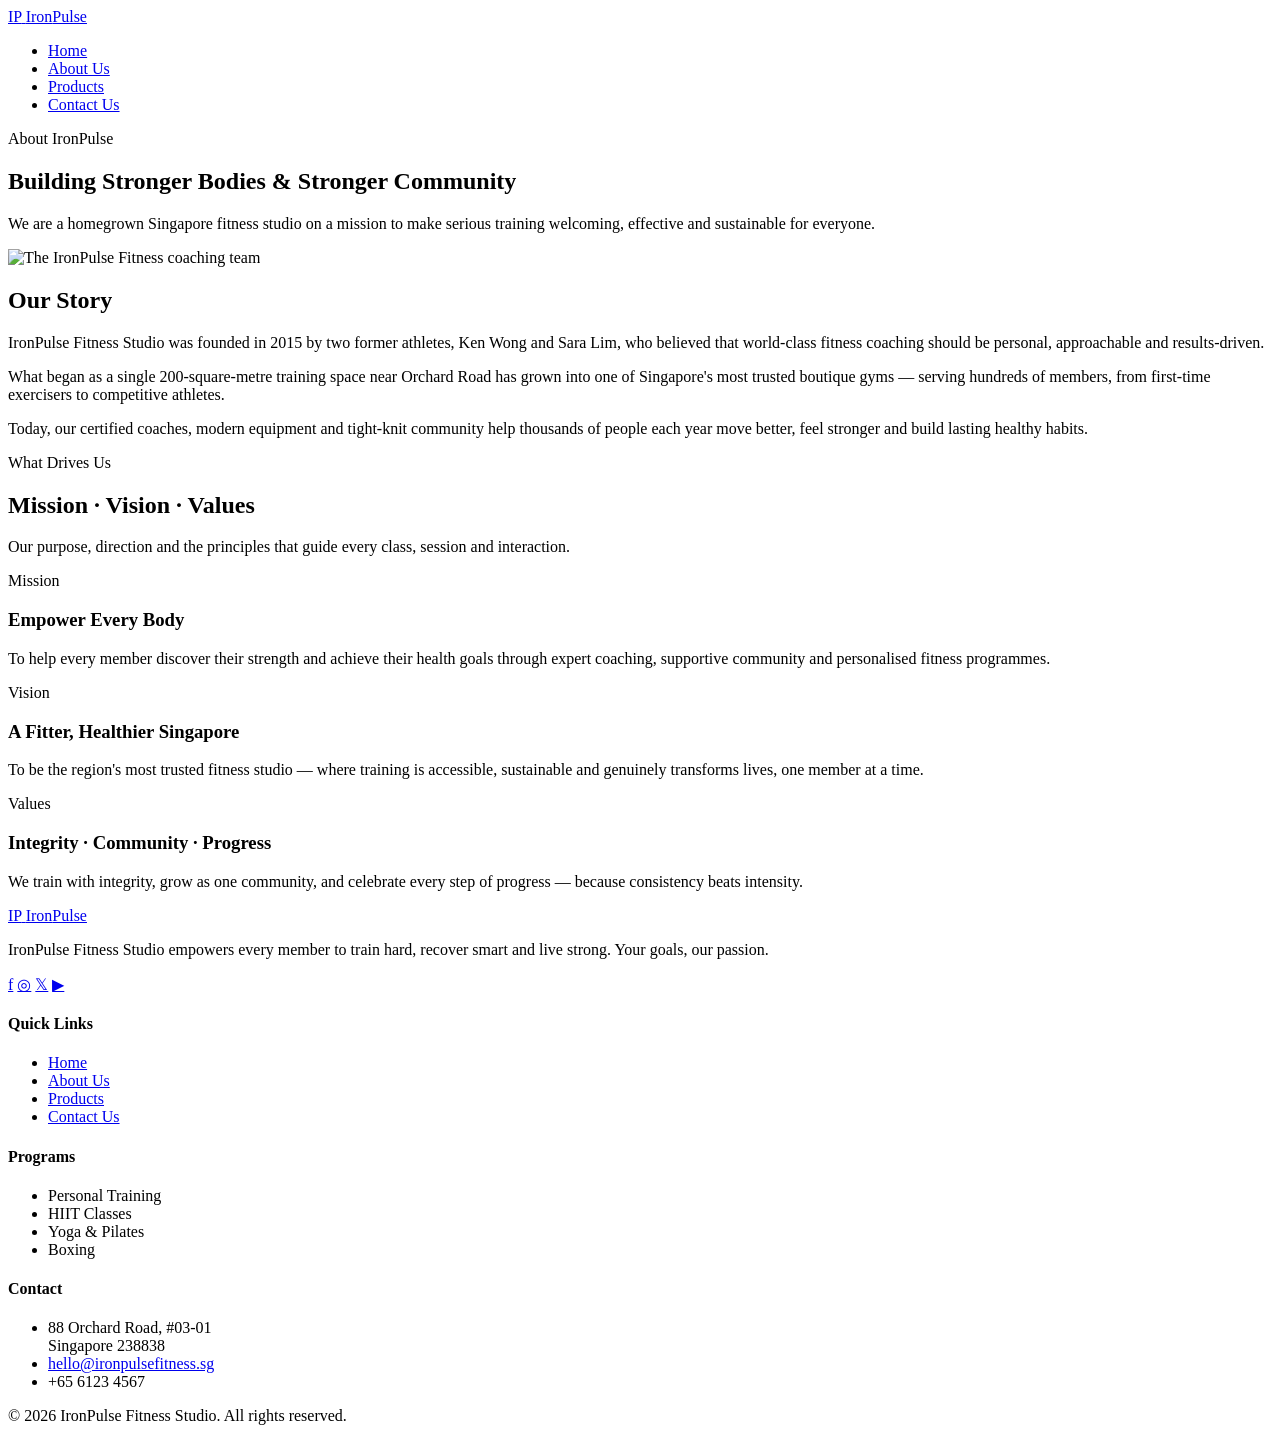
==== aboutus.html @ d6ac81fd "Add About Us page for IronPulse Fitness Studio" ====
<!DOCTYPE html>
<html lang="en">
<head>
  <meta charset="UTF-8">
  <meta name="viewport" content="width=device-width, initial-scale=1.0">
  <title>About Us | IronPulse Fitness Studio</title>
  <link rel="preconnect" href="https://fonts.googleapis.com">
  <link rel="preconnect" href="https://fonts.gstatic.com" crossorigin>
  <link href="https://fonts.googleapis.com/css2?family=Montserrat:wght@600;700;800&family=Inter:wght@400;500;600&display=swap" rel="stylesheet">
  <link rel="stylesheet" href="style.css">
</head>
<body>
  <!-- ===== Shared header / navigation ===== -->
  <header class="site-header">
    <div class="wrapper header-inner">
      <a class="brand" href="index.html">
        <span class="brand-mark">IP</span>
        <span class="brand-name">Iron<span>Pulse</span></span>
      </a>
      <nav class="site-nav" aria-label="Main navigation">
        <ul>
          <li><a href="index.html">Home</a></li>
          <li><a href="aboutus.html" class="active">About Us</a></li>
          <li><a href="products.html">Products</a></li>
          <li><a href="contactus.html">Contact Us</a></li>
        </ul>
      </nav>
    </div>
  </header>

  <main>
    <section class="page-hero">
      <div class="wrapper">
        <span class="section-kicker">About IronPulse</span>
        <h1>Building Stronger Bodies &amp; Stronger Community</h1>
        <p>We are a homegrown Singapore fitness studio on a mission to make serious training welcoming, effective and sustainable for everyone.</p>
      </div>
    </section>

    <!-- Company history -->
    <section class="section">
      <div class="wrapper about-split">
        <img src="assets/images/team.jpg" alt="The IronPulse Fitness coaching team">
        <div class="about-text">
          <h2>Our Story</h2>
          <p>IronPulse Fitness Studio was founded in 2015 by two former athletes, Ken Wong and Sara Lim, who believed that world-class fitness coaching should be personal, approachable and results-driven.</p>
          <p>What began as a single 200-square-metre training space near Orchard Road has grown into one of Singapore's most trusted boutique gyms — serving hundreds of members, from first-time exercisers to competitive athletes.</p>
          <p>Today, our certified coaches, modern equipment and tight-knit community help thousands of people each year move better, feel stronger and build lasting healthy habits.</p>
        </div>
      </div>
    </section>

    <!-- Mission, Vision, Values -->
    <section class="section" style="padding-top: 0;">
      <div class="wrapper">
        <span class="section-kicker">What Drives Us</span>
        <h2 class="section-title">Mission · Vision · Values</h2>
        <p class="section-sub">Our purpose, direction and the principles that guide every class, session and interaction.</p>
        <div class="mvv-grid">
          <div class="mvv-card">
            <span class="tag">Mission</span>
            <h3>Empower Every Body</h3>
            <p>To help every member discover their strength and achieve their health goals through expert coaching, supportive community and personalised fitness programmes.</p>
          </div>
          <div class="mvv-card">
            <span class="tag">Vision</span>
            <h3>A Fitter, Healthier Singapore</h3>
            <p>To be the region's most trusted fitness studio — where training is accessible, sustainable and genuinely transforms lives, one member at a time.</p>
          </div>
          <div class="mvv-card">
            <span class="tag">Values</span>
            <h3>Integrity · Community · Progress</h3>
            <p>We train with integrity, grow as one community, and celebrate every step of progress — because consistency beats intensity.</p>
          </div>
        </div>
      </div>
    </section>
  </main>

  <!-- ===== Shared footer ===== -->
  <footer class="site-footer">
    <div class="wrapper">
      <div class="footer-grid">
        <div class="footer-col">
          <a class="brand" href="index.html">
            <span class="brand-mark">IP</span>
            <span class="brand-name">Iron<span>Pulse</span></span>
          </a>
          <p class="footer-about">IronPulse Fitness Studio empowers every member to train hard, recover smart and live strong. Your goals, our passion.</p>
          <div class="social-icons">
            <a href="https://facebook.com" target="_blank" rel="noopener" aria-label="Facebook">f</a>
            <a href="https://instagram.com" target="_blank" rel="noopener" aria-label="Instagram">◎</a>
            <a href="https://twitter.com" target="_blank" rel="noopener" aria-label="X / Twitter">𝕏</a>
            <a href="https://youtube.com" target="_blank" rel="noopener" aria-label="YouTube">▶</a>
          </div>
        </div>
        <div class="footer-col">
          <h4>Quick Links</h4>
          <ul>
            <li><a href="index.html">Home</a></li>
            <li><a href="aboutus.html">About Us</a></li>
            <li><a href="products.html">Products</a></li>
            <li><a href="contactus.html">Contact Us</a></li>
          </ul>
        </div>
        <div class="footer-col">
          <h4>Programs</h4>
          <ul>
            <li>Personal Training</li>
            <li>HIIT Classes</li>
            <li>Yoga &amp; Pilates</li>
            <li>Boxing</li>
          </ul>
        </div>
        <div class="footer-col">
          <h4>Contact</h4>
          <ul>
            <li>88 Orchard Road, #03-01<br>Singapore 238838</li>
            <li><a href="mailto:hello@ironpulsefitness.sg">hello@ironpulsefitness.sg</a></li>
            <li>+65 6123 4567</li>
          </ul>
        </div>
      </div>
      <div class="footer-bottom">
        <p>&copy; 2026 IronPulse Fitness Studio. All rights reserved.</p>
      </div>
    </div>
  </footer>
</body>
</html>
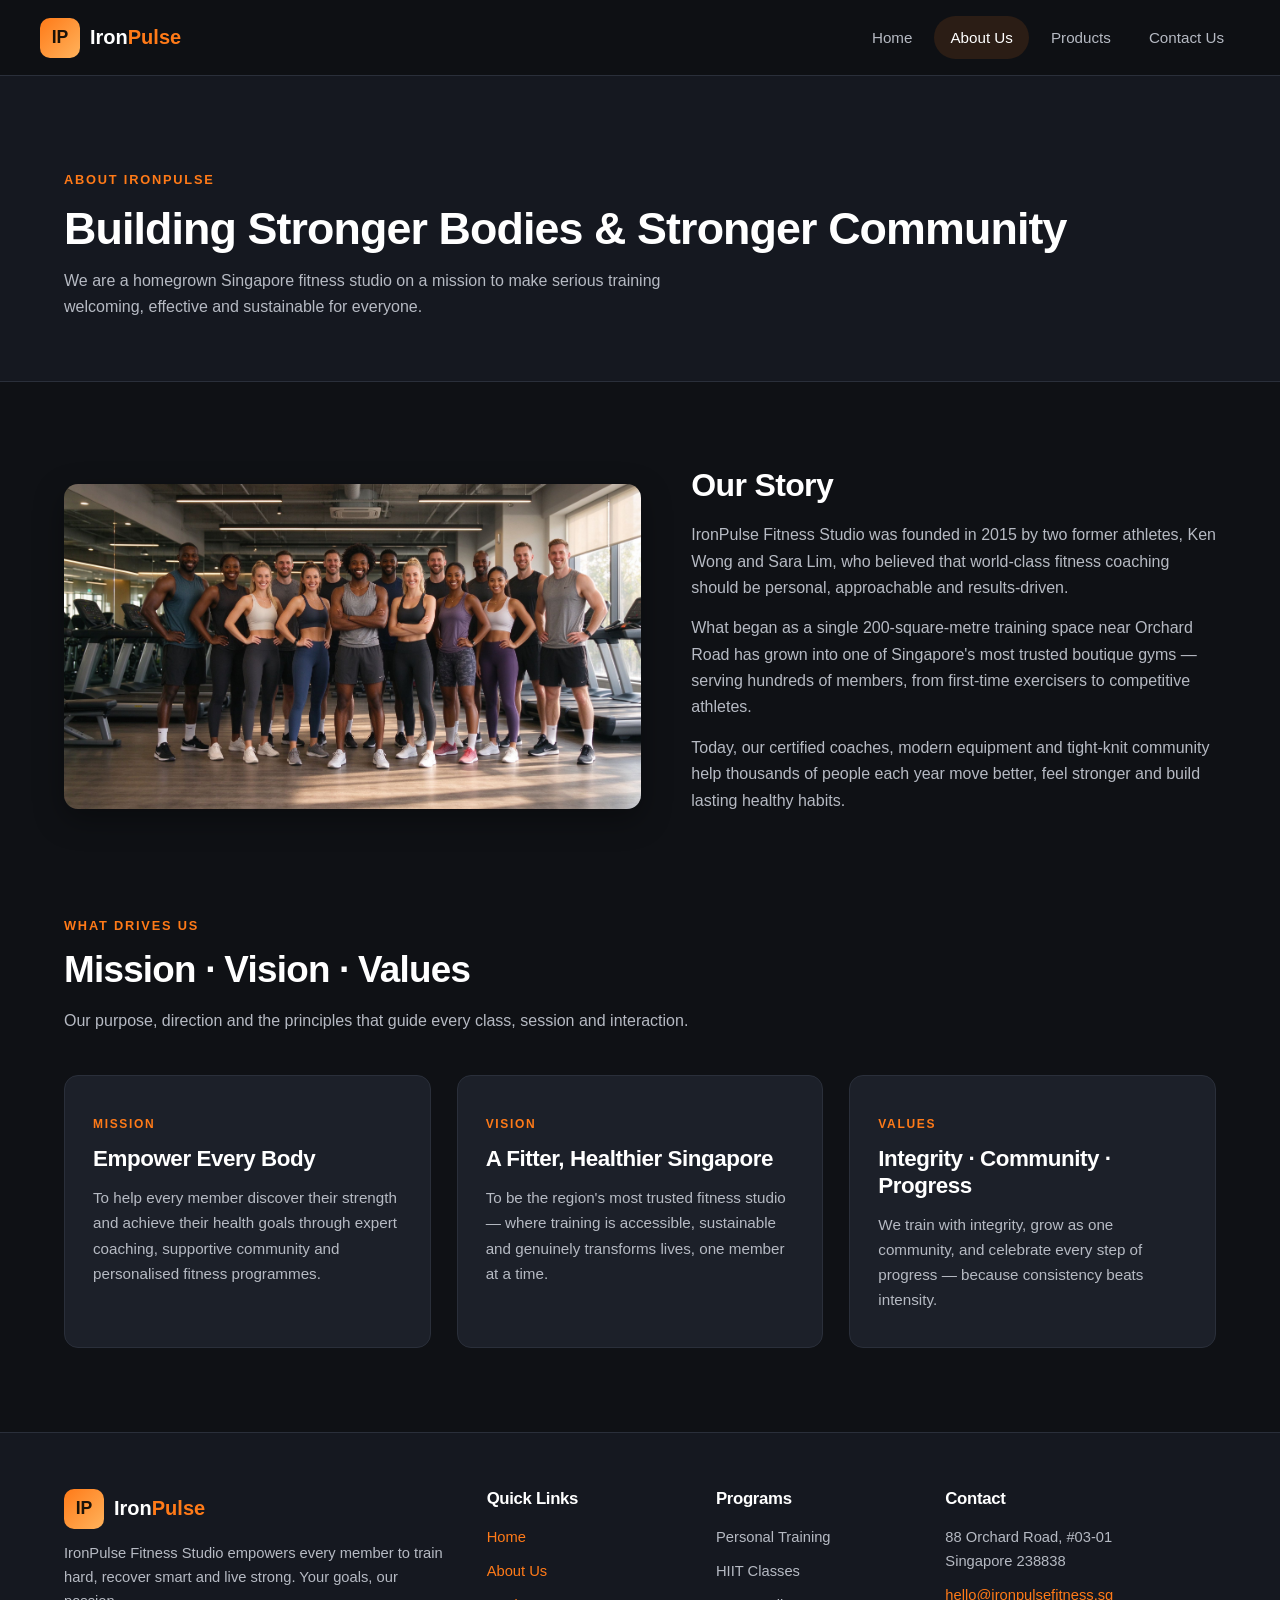
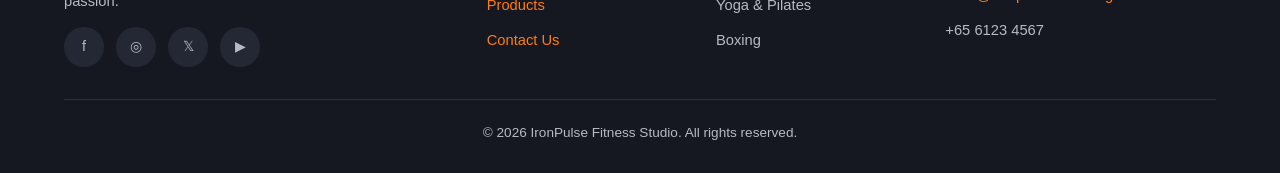
==== commit c993ea17: "Fix image path for team photo in aboutus.html" ====
--- a/aboutus.html
+++ b/aboutus.html
@@ -40,7 +40,7 @@
     <!-- Company history -->
     <section class="section">
       <div class="wrapper about-split">
-        <img src="assets/images/team.jpg" alt="The IronPulse Fitness coaching team">
+        <img src="Assets/images/team.jpg" alt="The IronPulse Fitness coaching team">
         <div class="about-text">
           <h2>Our Story</h2>
           <p>IronPulse Fitness Studio was founded in 2015 by two former athletes, Ken Wong and Sara Lim, who believed that world-class fitness coaching should be personal, approachable and results-driven.</p>
--- a/style.css
+++ b/style.css
@@ -0,0 +1,414 @@
+/* ============================================================
+   IronPulse Fitness Studio — style.css
+   Shared stylesheet for all 4 pages (index, aboutus, products, contactus)
+   ============================================================ */
+
+:root {
+  --bg-dark: #0f1115;
+  --bg-dark-2: #151820;
+  --bg-card: #1c2029;
+  --bg-card-2: #232834;
+  --accent: #ff7a18;
+  --accent-dark: #e8640a;
+  --accent-soft: rgba(255, 122, 24, 0.12);
+  --text-light: #f4f5f7;
+  --text-muted: #b6bac3;
+  --white: #ffffff;
+  --border: #2a2f3a;
+  --radius: 14px;
+  --shadow: 0 10px 30px rgba(0, 0, 0, 0.35);
+  --font-head: "Montserrat", "Segoe UI", Arial, sans-serif;
+  --font-body: "Inter", "Segoe UI", Arial, sans-serif;
+}
+
+/* ---------- Reset & base ---------- */
+* { margin: 0; padding: 0; box-sizing: border-box; }
+
+html { scroll-behavior: smooth; }
+
+body {
+  font-family: var(--font-body);
+  background-color: var(--bg-dark);
+  color: var(--text-light);
+  line-height: 1.65;
+  -webkit-font-smoothing: antialiased;
+}
+
+/* Semantic layout blocks use a shared wrapper */
+.wrapper {
+  max-width: 1200px;
+  margin: 0 auto;
+  padding: 0 24px;
+}
+
+img { max-width: 100%; display: block; }
+
+a { color: var(--accent); text-decoration: none; transition: color 0.2s ease; }
+a:hover { color: var(--white); }
+
+h1, h2, h3, h4 {
+  font-family: var(--font-head);
+  line-height: 1.2;
+  color: var(--white);
+  letter-spacing: -0.02em;
+}
+
+.section { padding: 84px 0; }
+
+.section-kicker {
+  display: inline-block;
+  text-transform: uppercase;
+  letter-spacing: 0.14em;
+  font-size: 0.8rem;
+  font-weight: 600;
+  color: var(--accent);
+  margin-bottom: 12px;
+}
+
+.section-title { font-size: 2.3rem; margin-bottom: 16px; }
+
+.section-sub {
+  color: var(--text-muted);
+  max-width: 720px;
+  margin-bottom: 40px;
+}
+
+/* ---------- Buttons ---------- */
+.btn {
+  display: inline-block;
+  padding: 13px 28px;
+  border-radius: 40px;
+  font-family: var(--font-head);
+  font-weight: 600;
+  font-size: 0.95rem;
+  letter-spacing: 0.02em;
+  cursor: pointer;
+  border: none;
+  transition: all 0.25s ease;
+}
+.btn-primary { background: var(--accent); color: #1a1208; }
+.btn-primary:hover { background: var(--accent-dark); color: #fff; transform: translateY(-2px); }
+.btn-outline { background: transparent; color: var(--text-light); border: 2px solid var(--accent); }
+.btn-outline:hover { background: var(--accent); color: #1a1208; }
+
+/* ============================================================
+   HEADER / NAV (identical on every page)
+   ============================================================ */
+.site-header {
+  position: sticky;
+  top: 0;
+  z-index: 100;
+  background: rgba(15, 17, 21, 0.92);
+  backdrop-filter: blur(8px);
+  border-bottom: 1px solid var(--border);
+}
+.header-inner {
+  display: flex;
+  align-items: center;
+  justify-content: space-between;
+  padding: 16px 0;
+}
+.brand { display: flex; align-items: center; gap: 10px; }
+.brand-mark {
+  width: 40px; height: 40px;
+  background: linear-gradient(135deg, var(--accent), #ffb35c);
+  border-radius: 10px;
+  display: grid; place-items: center;
+  font-family: var(--font-head);
+  font-weight: 800;
+  color: #1a1208;
+  font-size: 1.1rem;
+}
+.brand-name { font-family: var(--font-head); font-weight: 700; font-size: 1.25rem; color: var(--white); }
+.brand-name span { color: var(--accent); }
+
+.site-nav ul { display: flex; list-style: none; gap: 6px; }
+.site-nav a {
+  display: inline-block;
+  padding: 9px 16px;
+  border-radius: 30px;
+  color: var(--text-muted);
+  font-weight: 500;
+  font-size: 0.95rem;
+}
+.site-nav a:hover { color: var(--white); background: var(--bg-card-2); }
+.site-nav a.active { color: var(--white); background: var(--accent-soft); }
+
+/* ============================================================
+   FOOTER (identical on every page)
+   ============================================================ */
+.site-footer {
+  background: var(--bg-dark-2);
+  border-top: 1px solid var(--border);
+  padding: 56px 0 28px;
+}
+.footer-grid {
+  display: grid;
+  grid-template-columns: 2fr 1fr 1fr 1.4fr;
+  gap: 36px;
+  margin-bottom: 32px;
+}
+.footer-col h4 { font-size: 1.05rem; margin-bottom: 16px; }
+.footer-col p, .footer-col li { color: var(--text-muted); font-size: 0.92rem; }
+.footer-col ul { list-style: none; }
+.footer-col li { margin-bottom: 10px; }
+.footer-about { color: var(--text-muted); font-size: 0.92rem; margin-top: 12px; }
+.social-icons { display: flex; gap: 12px; margin-top: 14px; }
+.social-icons a {
+  width: 40px; height: 40px;
+  border-radius: 50%;
+  background: var(--bg-card-2);
+  display: grid; place-items: center;
+  color: var(--text-muted);
+  font-size: 0.9rem;
+  transition: all 0.2s ease;
+}
+.social-icons a:hover { background: var(--accent); color: #1a1208; transform: translateY(-3px); }
+.footer-bottom {
+  border-top: 1px solid var(--border);
+  padding-top: 22px;
+  text-align: center;
+  color: var(--text-muted);
+  font-size: 0.85rem;
+}
+
+/* ============================================================
+   HOME PAGE
+   ============================================================ */
+.hero {
+  position: relative;
+  min-height: 86vh;
+  display: flex;
+  align-items: center;
+  overflow: hidden;
+}
+.hero-bg {
+  position: absolute; inset: 0;
+  background: url("assets/images/hero.jpg") center/cover no-repeat;
+}
+.hero-bg::after {
+  content: "";
+  position: absolute; inset: 0;
+  background: linear-gradient(90deg, rgba(15,17,21,0.92) 0%, rgba(15,17,21,0.55) 55%, rgba(15,17,21,0.25) 100%);
+}
+.hero-content { position: relative; z-index: 2; max-width: 640px; padding: 120px 0; }
+.hero-kicker {
+  text-transform: uppercase;
+  letter-spacing: 0.18em;
+  font-size: 0.85rem;
+  font-weight: 600;
+  color: var(--accent);
+  margin-bottom: 18px;
+}
+.hero h1 { font-size: 3.4rem; margin-bottom: 22px; }
+.hero p { font-size: 1.15rem; color: var(--text-muted); margin-bottom: 32px; max-width: 540px; }
+.hero-actions { display: flex; gap: 14px; flex-wrap: wrap; }
+
+.feature-strip {
+  background: var(--bg-dark-2);
+  border-top: 1px solid var(--border);
+  border-bottom: 1px solid var(--border);
+}
+.feature-strip .wrapper { display: grid; grid-template-columns: repeat(3, 1fr); gap: 12px; padding: 28px 24px; }
+.feature-box {
+  background: var(--bg-card);
+  border: 1px solid var(--border);
+  border-radius: var(--radius);
+  padding: 26px 28px;
+  text-align: center;
+}
+.feature-icon { font-size: 2rem; margin-bottom: 10px; }
+.feature-box h3 { font-size: 1.15rem; margin-bottom: 8px; }
+.feature-box p { color: var(--text-muted); font-size: 0.92rem; }
+
+.featured-grid { display: grid; grid-template-columns: repeat(3, 1fr); gap: 26px; }
+.service-card {
+  background: var(--bg-card);
+  border: 1px solid var(--border);
+  border-radius: var(--radius);
+  overflow: hidden;
+  transition: transform 0.25s ease, box-shadow 0.25s ease;
+}
+.service-card:hover { transform: translateY(-6px); box-shadow: var(--shadow); }
+.service-card img { width: 100%; height: 220px; object-fit: cover; }
+.service-card .card-body { padding: 22px; }
+.service-card h3 { font-size: 1.2rem; margin-bottom: 10px; }
+.service-card p { color: var(--text-muted); font-size: 0.93rem; }
+.service-card .price { color: var(--accent); font-weight: 700; font-size: 1.05rem; margin-top: 14px; display: inline-block; }
+
+.cta-band {
+  background: linear-gradient(135deg, var(--accent) 0%, #ffa344 100%);
+  color: #1a1208;
+  text-align: center;
+  padding: 70px 24px;
+}
+.cta-band h2 { color: #1a1208; font-size: 2.2rem; margin-bottom: 14px; }
+.cta-band p { font-size: 1.05rem; max-width: 560px; margin: 0 auto 26px; }
+.cta-band .btn-outline { border-color: #1a1208; color: #1a1208; }
+.cta-band .btn-outline:hover { background: #1a1208; color: var(--white); }
+
+/* ============================================================
+   ABOUT PAGE
+   ============================================================ */
+.page-hero {
+  background: var(--bg-dark-2);
+  border-bottom: 1px solid var(--border);
+  padding: 90px 0 60px;
+}
+.page-hero h1 { font-size: 2.8rem; margin-bottom: 12px; }
+.page-hero p { color: var(--text-muted); max-width: 640px; }
+
+.about-split {
+  display: grid;
+  grid-template-columns: 1.1fr 1fr;
+  gap: 50px;
+  align-items: center;
+}
+.about-split img { border-radius: var(--radius); box-shadow: var(--shadow); }
+.about-text h2 { font-size: 2rem; margin-bottom: 18px; }
+.about-text p { color: var(--text-muted); margin-bottom: 14px; }
+
+.mvv-grid { display: grid; grid-template-columns: repeat(3, 1fr); gap: 26px; }
+.mvv-card {
+  background: var(--bg-card);
+  border: 1px solid var(--border);
+  border-radius: var(--radius);
+  padding: 34px 28px;
+}
+.mvv-card .tag {
+  display: inline-block;
+  text-transform: uppercase;
+  letter-spacing: 0.14em;
+  font-size: 0.75rem;
+  font-weight: 700;
+  color: var(--accent);
+  margin-bottom: 12px;
+}
+.mvv-card h3 { font-size: 1.4rem; margin-bottom: 12px; }
+.mvv-card p { color: var(--text-muted); font-size: 0.95rem; }
+
+/* ============================================================
+   PRODUCTS / SERVICES PAGE
+   ============================================================ */
+.category-tabs { display: flex; flex-wrap: wrap; gap: 12px; margin-bottom: 44px; }
+.category-tabs span {
+  padding: 9px 18px;
+  border-radius: 30px;
+  background: var(--bg-card);
+  border: 1px solid var(--border);
+  color: var(--text-muted);
+  font-weight: 600;
+  font-size: 0.9rem;
+  cursor: default;
+}
+.category-tabs span:first-child { background: var(--accent-soft); color: var(--accent); border-color: var(--accent); }
+
+.gallery-grid { display: grid; grid-template-columns: repeat(3, 1fr); gap: 26px; }
+.gallery-item {
+  background: var(--bg-card);
+  border: 1px solid var(--border);
+  border-radius: var(--radius);
+  overflow: hidden;
+}
+.gallery-item img { width: 100%; height: 250px; object-fit: cover; }
+.gallery-item .g-body { padding: 22px; }
+.gallery-item h3 { font-size: 1.2rem; margin-bottom: 8px; }
+.gallery-item .g-cat { color: var(--accent); font-size: 0.8rem; text-transform: uppercase; letter-spacing: 0.1em; margin-bottom: 8px; display: block; }
+.gallery-item p { color: var(--text-muted); font-size: 0.93rem; margin-bottom: 12px; }
+.gallery-item .price { font-weight: 700; color: var(--accent); font-size: 1.1rem; }
+
+.pricing-table {
+  width: 100%;
+  border-collapse: collapse;
+  background: var(--bg-card);
+  border: 1px solid var(--border);
+  border-radius: var(--radius);
+  overflow: hidden;
+  margin-top: 30px;
+}
+.pricing-table caption {
+  text-align: left;
+  font-family: var(--font-head);
+  font-weight: 700;
+  font-size: 1.3rem;
+  padding: 8px 22px 16px;
+}
+.pricing-table th, .pricing-table td {
+  text-align: left;
+  padding: 15px 22px;
+  border-bottom: 1px solid var(--border);
+  font-size: 0.95rem;
+}
+.pricing-table th { background: var(--bg-card-2); color: var(--white); font-weight: 600; }
+.pricing-table td { color: var(--text-muted); }
+.pricing-table tr:last-child td { border-bottom: none; }
+
+/* ============================================================
+   CONTACT PAGE
+   ============================================================ */
+.contact-grid { display: grid; grid-template-columns: 1.1fr 1fr; gap: 50px; align-items: start; }
+.contact-info h2 { font-size: 1.8rem; margin-bottom: 20px; }
+.info-list { list-style: none; margin-top: 8px; }
+.info-list li { display: flex; gap: 14px; align-items: flex-start; margin-bottom: 20px; color: var(--text-muted); }
+.info-list .ic {
+  width: 40px; height: 40px;
+  flex-shrink: 0;
+  border-radius: 10px;
+  background: var(--accent-soft);
+  display: grid; place-items: center;
+  font-size: 1.1rem;
+}
+.info-list li strong { color: var(--white); display: block; }
+.info-list a { color: var(--accent); }
+.info-list a:hover { color: var(--white); }
+
+.contact-form {
+  background: var(--bg-card);
+  border: 1px solid var(--border);
+  border-radius: var(--radius);
+  padding: 34px;
+}
+.form-group { margin-bottom: 20px; }
+.form-group label { display: block; font-size: 0.9rem; font-weight: 600; margin-bottom: 8px; color: var(--white); }
+.form-group input, .form-group textarea {
+  width: 100%;
+  padding: 13px 15px;
+  background: var(--bg-dark-2);
+  border: 1px solid var(--border);
+  border-radius: 10px;
+  color: var(--text-light);
+  font-family: var(--font-body);
+  font-size: 0.95rem;
+  outline: none;
+  transition: border-color 0.2s ease;
+}
+.form-group input:focus, .form-group textarea:focus { border-color: var(--accent); }
+.form-group textarea { min-height: 140px; resize: vertical; }
+.form-note { font-size: 0.85rem; color: var(--text-muted); margin-top: 10px; }
+
+.map-box {
+  margin-top: 56px;
+  border: 1px solid var(--border);
+  border-radius: var(--radius);
+  overflow: hidden;
+}
+.map-box iframe { width: 100%; height: 360px; border: 0; display: block; filter: grayscale(30%) contrast(1.05); }
+
+/* ============================================================
+   RESPONSIVE
+   ============================================================ */
+@media (max-width: 920px) {
+  .featured-grid, .gallery-grid, .mvv-grid { grid-template-columns: repeat(2, 1fr); }
+  .about-split, .contact-grid { grid-template-columns: 1fr; }
+  .footer-grid { grid-template-columns: 1fr 1fr; }
+}
+@media (max-width: 600px) {
+  .header-inner { flex-direction: column; gap: 12px; }
+  .site-nav { width: 100%; }
+  .site-nav ul { justify-content: center; flex-wrap: wrap; }
+  .hero h1 { font-size: 2.4rem; }
+  .section-title { font-size: 1.8rem; }
+  .feature-strip .wrapper { grid-template-columns: 1fr; }
+  .featured-grid, .gallery-grid, .mvv-grid { grid-template-columns: 1fr; }
+  .footer-grid { grid-template-columns: 1fr; }
+}
